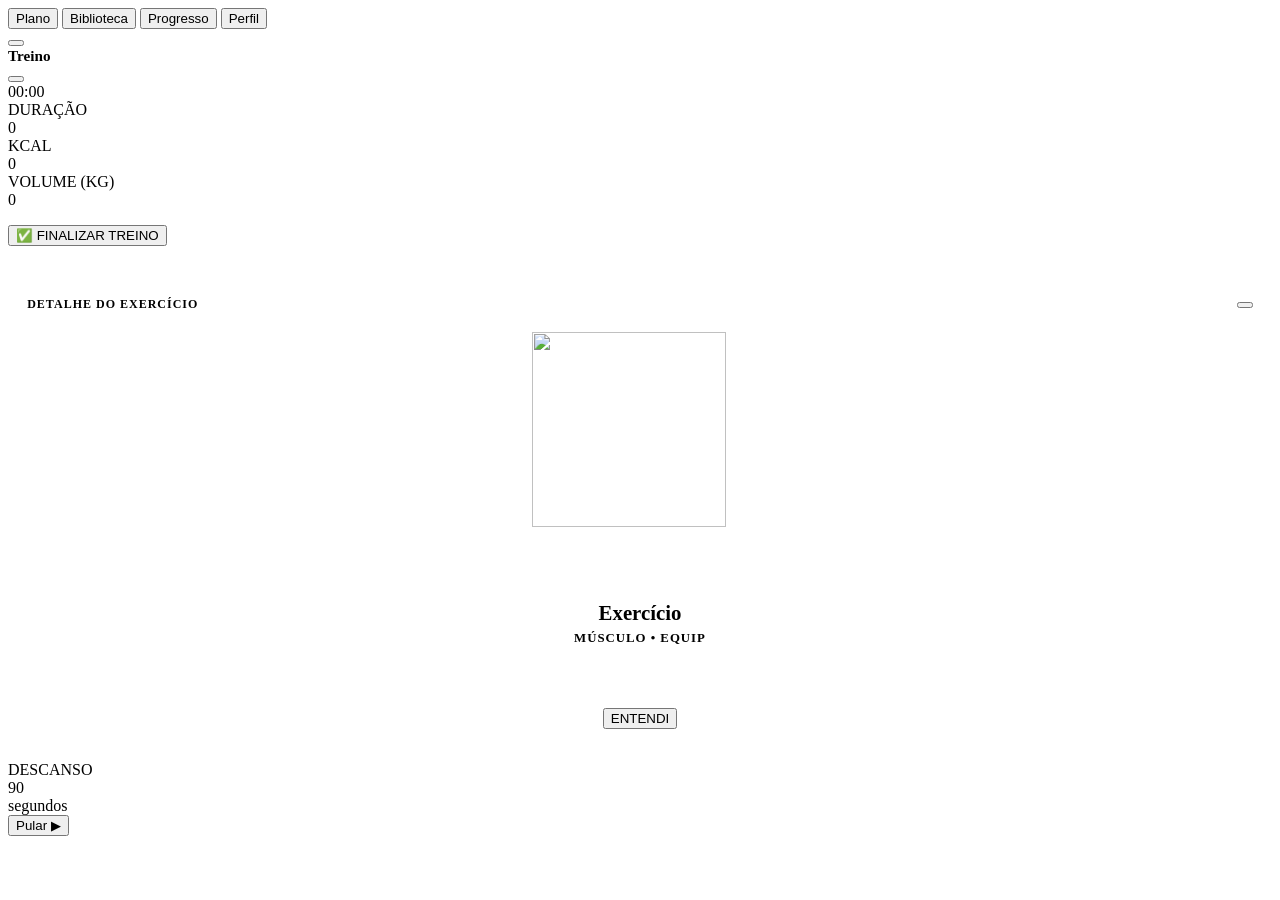
==== index.html @ f062887f "Primeira versão funcional" ====
<!DOCTYPE html>
<html lang="pt-BR">
<head>
    <meta charset="UTF-8">
    <meta name="viewport" content="width=device-width, initial-scale=1.0, maximum-scale=1.0, user-scalable=no">
    <meta name="theme-color" content="#080A0C">
    <meta name="description" content="VB Treinos — Plataforma de treinos personalizados para academia, corrida e ciclismo">
    <title>VB Treinos | Plataforma Multi-Esporte</title>
    <link rel="preconnect" href="https://fonts.googleapis.com">
    <link rel="preconnect" href="https://fonts.gstatic.com" crossorigin>
    <link href="https://fonts.googleapis.com/css2?family=Inter:wght@400;500;600;700;800&family=Outfit:wght@400;600;700;800;900&display=swap" rel="stylesheet">
    <script src="https://unpkg.com/lucide@latest"></script>
    <link rel="stylesheet" href="css/styles.css">
    <link rel="manifest" href="manifest.json">
    <link rel="apple-touch-icon" href="assets/icon-192.png">
    <meta name="apple-mobile-web-app-capable" content="yes">
    <meta name="apple-mobile-web-app-status-bar-style" content="black-translucent">
</head>
<body>
    <div id="app">
        <!-- Main Content -->
        <main id="main-content">
            <div class="loader"><div class="spinner"></div></div>
        </main>

        <!-- Bottom Navigation -->
        <nav class="bottom-nav">
            <button class="nav-item active" data-view="plan">
                <i data-lucide="dumbbell"></i> Plano
            </button>
            <button class="nav-item" data-view="library">
                <i data-lucide="search"></i> Biblioteca
            </button>
            <button class="nav-item" data-view="progress">
                <i data-lucide="bar-chart-2"></i> Progresso
            </button>
            <button class="nav-item" data-view="profile">
                <i data-lucide="user"></i> Perfil
            </button>
        </nav>

        <!-- Onboarding Overlay -->
        <div id="onboarding-overlay" class="overlay hidden">
            <div class="onboarding-card">
                <div id="onboarding-steps"></div>
            </div>
        </div>

        <!-- Workout Execution Modal -->
        <div id="modal-workout-run" class="modal-workout">
            <div class="workout-topbar">
                <button onclick="App.closeWorkout()"><i data-lucide="x" size="22"></i></button>
                <div id="w-title" style="font-weight:700;font-size:.95rem">Treino</div>
                <button><i data-lucide="more-vertical" size="22"></i></button>
            </div>
            <div class="workout-metrics">
                <div class="metric-col">
                    <div class="metric-val" id="w-duration">00:00</div>
                    <div class="metric-label">DURAÇÃO</div>
                </div>
                <div class="metric-col">
                    <div class="metric-val" id="w-calories">0</div>
                    <div class="metric-label">KCAL</div>
                </div>
                <div class="metric-col">
                    <div class="metric-val" id="w-volume">0</div>
                    <div class="metric-label">VOLUME (KG)</div>
                </div>
            </div>
            <div class="section-label"><span id="w-ex-count">0</span></div>
            <div id="active-workout-list"></div>
            <div class="btn-container" style="margin-top:1rem;padding-bottom:2rem">
                <button class="btn-primary" onclick="App.finishWorkout()">✅ FINALIZAR TREINO</button>
            </div>
        </div>

        <!-- Exercise Detail Modal -->
        <div id="modal-exercise-detail" class="modal-detail">
            <div class="modal-detail-content">
                <div style="padding:1.2rem 1.2rem .5rem;display:flex;justify-content:space-between;align-items:center">
                    <span style="font-size:.75rem;color:var(--text-dim);font-weight:600;text-transform:uppercase;letter-spacing:1px">Detalhe do Exercício</span>
                    <button class="modal-detail-close" onclick="App.closeExerciseDetail()">
                        <i data-lucide="x" size="18"></i>
                    </button>
                </div>
                <div style="display:flex;flex-direction:column;align-items:center;padding:0 2rem 2rem">
                    <div style="width:100%;max-width:240px;aspect-ratio:1;background:#fff;border-radius:20px;display:flex;justify-content:center;align-items:center;overflow:hidden;margin-bottom:1.5rem">
                        <img id="detail-img" src="" style="width:90%;height:90%;object-fit:contain" alt="">
                    </div>
                    <h2 id="detail-title" style="text-align:center;font-size:1.3rem;margin-bottom:6px">Exercício</h2>
                    <div id="detail-tags" style="font-size:.8rem;color:var(--text-muted);font-weight:600;text-transform:uppercase;letter-spacing:1px;margin-bottom:1rem">MÚSCULO • EQUIP</div>
                    <p id="detail-instructions" style="color:var(--text-muted);text-align:center;font-size:.85rem;line-height:1.6;margin-bottom:.5rem;padding:0 .5rem"></p>
                    <button class="btn-primary" style="margin-top:1.5rem;max-width:280px" onclick="App.closeExerciseDetail()">ENTENDI</button>
                </div>
            </div>
        </div>

        <!-- Rest Timer Overlay -->
        <div id="rest-timer" class="rest-timer-overlay">
            <div class="rest-timer-box">
                <div class="timer-label">DESCANSO</div>
                <div class="timer-value" id="rest-value">90</div>
                <div class="timer-label">segundos</div>
                <button onclick="App.skipRest()">Pular ▶</button>
            </div>
        </div>
    </div>

    <!-- Scripts (order matters, no modules) -->
    <script src="js/exercises.js"></script>
    <script src="js/workoutLogic.js"></script>
    <script src="js/onboarding.js"></script>
    <script src="js/app.js"></script>
    <script>
        if ('serviceWorker' in navigator) {
            window.addEventListener('load', () => {
                navigator.serviceWorker.register('./sw.js').catch(err => console.log('SW registration failed:', err));
            });
        }
    </script>
</body>
</html>
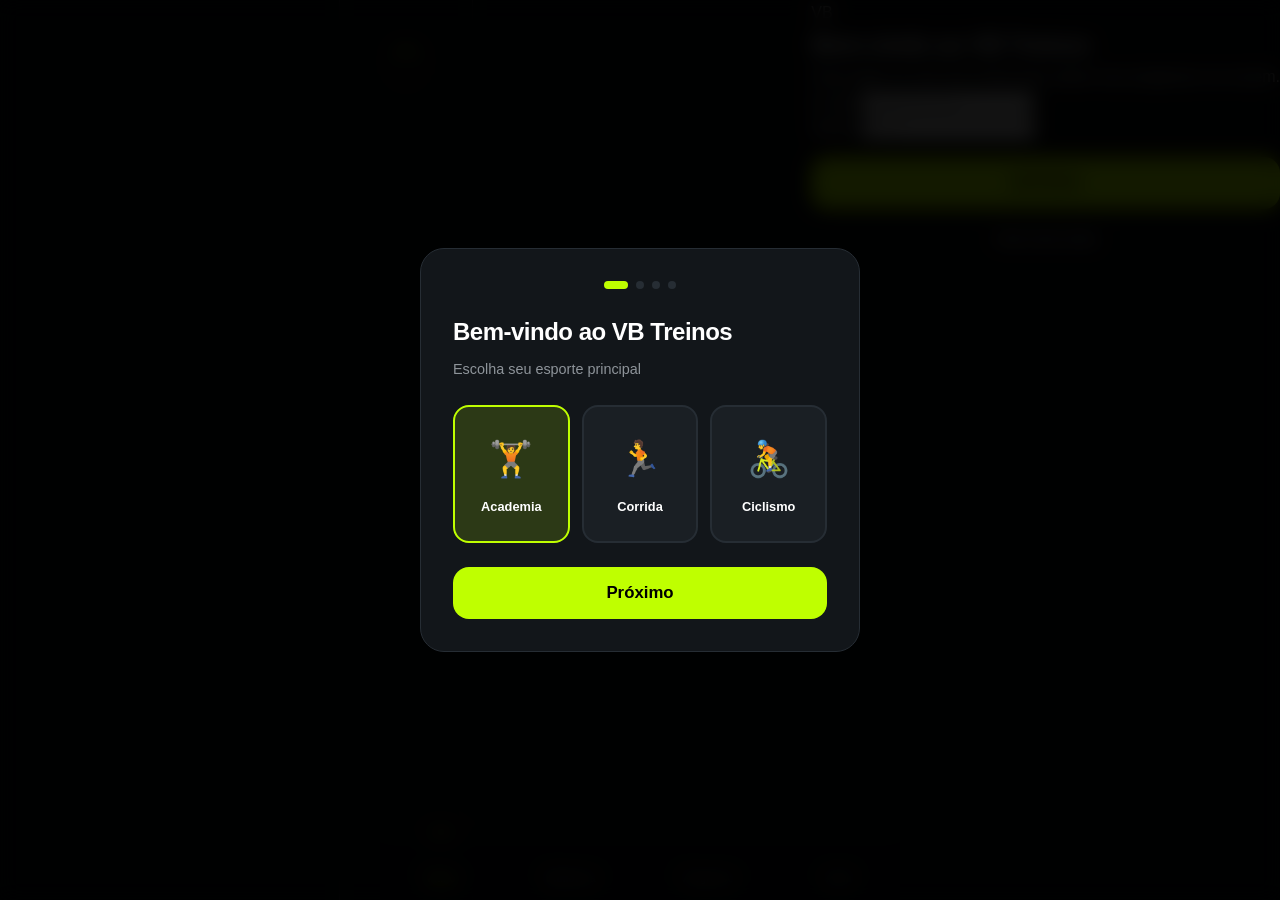
==== commit 1a1b1166: "Add files via upload" ====
--- a/index.html
+++ b/index.html
@@ -15,6 +15,7 @@
     <link rel="apple-touch-icon" href="assets/icon-192.png">
     <meta name="apple-mobile-web-app-capable" content="yes">
     <meta name="apple-mobile-web-app-status-bar-style" content="black-translucent">
+    <script src="https://cdn.jsdelivr.net/npm/@supabase/supabase-js@2"></script>
 </head>
 <body>
     <div id="app">
@@ -107,6 +108,34 @@
     </div>
 
     <!-- Scripts (order matters, no modules) -->
+    <!-- Modais e UI de Auth -->
+    <div id="modal-auth" class="modal">
+        <div class="modal-content auth-container">
+            <div class="auth-header">
+                <div class="auth-logo">VB</div>
+                <h2>Bem-vindo ao VB Treinos</h2>
+                <p>Faça login ou crie sua conta para salvar seu progresso na nuvem.</p>
+            </div>
+            <div id="auth-form-container">
+                <div class="input-group">
+                    <label>E-mail</label>
+                    <input type="email" id="auth-email" placeholder="seu@email.com">
+                </div>
+                <div class="input-group">
+                    <label>Senha</label>
+                    <input type="password" id="auth-password" placeholder="••••••••">
+                </div>
+                <button class="btn-primary" id="btn-login" style="margin-top:1rem">ENTRAR</button>
+                <button class="btn-secondary" id="btn-signup" style="background:none;border:none;margin-top:0.5rem;font-size:0.8rem">Criar nova conta</button>
+            </div>
+            <div id="auth-loading" style="display:none;text-align:center;padding:2rem">
+                <div class="spinner" style="margin:0 auto"></div>
+                <p style="margin-top:1rem">Autenticando...</p>
+            </div>
+        </div>
+    </div>
+
+    <script src="js/auth.js"></script>
     <script src="js/exercises.js"></script>
     <script src="js/workoutLogic.js"></script>
     <script src="js/onboarding.js"></script>
--- a/css/styles.css
+++ b/css/styles.css
@@ -0,0 +1,525 @@
+/* ============================================
+   VB TREINOS — Premium Design System
+   ============================================ */
+
+:root {
+    --bg-deep: #080A0C;
+    --bg-surface: #12161A;
+    --bg-surface-light: #1A1F24;
+    --bg-hover: #222930;
+    --accent: #BFFF00;
+    --accent-dim: rgba(191,255,0,0.15);
+    --accent-glow: 0 0 20px rgba(191,255,0,0.3);
+    --text-main: #FFFFFF;
+    --text-muted: #8E949A;
+    --text-dim: #555B62;
+    --border: #262D34;
+    --success: #2E7D32;
+    --danger: #E53935;
+    --warning: #FF9800;
+    --info: #2196F3;
+    --run-easy: #4CAF50;
+    --run-tempo: #FF9800;
+    --run-interval: #E53935;
+    --run-long: #2196F3;
+    --bike-endurance: #26A69A;
+    --bike-sweet: #FFB300;
+    --bike-vo2: #E53935;
+    --shadow: 0 8px 32px rgba(0,0,0,0.6);
+    --radius: 16px;
+    --radius-sm: 10px;
+    --radius-full: 50px;
+    --transition: 0.3s cubic-bezier(0.4,0,0.2,1);
+}
+
+* { margin:0; padding:0; box-sizing:border-box; -webkit-tap-highlight-color:transparent; }
+
+html { scroll-behavior: smooth; }
+
+body {
+    font-family:'Inter',-apple-system,BlinkMacSystemFont,sans-serif;
+    background:var(--bg-deep);
+    color:var(--text-main);
+    line-height:1.6;
+    overflow-x:hidden;
+    min-height:100vh;
+}
+
+h1,h2,h3,h4 { font-family:'Outfit','Inter',sans-serif; letter-spacing:-0.5px; }
+
+/* ---- APP SHELL ---- */
+#app { max-width:520px; margin:0 auto; min-height:100vh; position:relative; display:flex; flex-direction:column; }
+#main-content { padding-bottom: 120px; flex: 1; }
+.view { display:none; flex:1; padding-bottom:90px; overflow-y:auto; animation:fadeIn .35s ease; }
+.view.active { display:block; }
+
+@keyframes fadeIn { from{opacity:0;transform:translateY(12px)} to{opacity:1;transform:translateY(0)} }
+@keyframes slideUp { from{opacity:0;transform:translateY(40px)} to{opacity:1;transform:translateY(0)} }
+@keyframes pulse { 0%,100%{transform:scale(1)} 50%{transform:scale(1.05)} }
+@keyframes shimmer { 0%{background-position:-200% 0} 100%{background-position:200% 0} }
+@keyframes spin { to{transform:rotate(360deg)} }
+
+/* ---- BOTTOM NAV ---- */
+.bottom-nav {
+    position:fixed; bottom:0; left:50%; transform:translateX(-50%);
+    width:100%; max-width:520px;
+    background:rgba(8,10,12,0.92); backdrop-filter:blur(20px);
+    border-top:1px solid var(--border);
+    display:flex; justify-content:space-around;
+    padding:12px 0 calc(12px + env(safe-area-inset-bottom));
+    z-index:1000;
+}
+.nav-item {
+    display:flex; flex-direction:column; align-items:center; gap:4px;
+    color:var(--text-muted); background:none; border:none;
+    font-size:.65rem; font-weight:600; cursor:pointer;
+    transition:var(--transition); position:relative;
+    padding:4px 12px; min-width:60px;
+}
+.nav-item i { width:22px; height:22px; stroke-width:2px; }
+.nav-item.active { color:var(--accent); }
+.nav-item.active::after {
+    content:''; position:absolute; top:-12px;
+    width:20px; height:3px; border-radius:2px;
+    background:var(--accent);
+}
+
+/* ---- HEADER ---- */
+.page-header {
+    padding:1.8rem 1.5rem 1rem;
+    display:flex; justify-content:space-between; align-items:center;
+}
+.page-header h1 { font-size:1.6rem; font-weight:800; }
+.header-actions { display:flex; gap:12px; align-items:center; }
+.header-actions button { background:none; border:none; color:var(--text-muted); cursor:pointer; }
+
+/* ---- CARDS ---- */
+.card {
+    background:var(--bg-surface);
+    border:1px solid var(--border);
+    border-radius:var(--radius);
+    padding:1.2rem;
+    margin:0 1.5rem 1rem;
+    transition:transform .2s ease;
+}
+.card:active { transform:scale(0.98); }
+.card-glass {
+    background:rgba(18,22,26,0.7);
+    backdrop-filter:blur(16px);
+    border:1px solid rgba(255,255,255,0.06);
+    border-radius:var(--radius);
+    padding:1.2rem;
+}
+
+/* ---- CHIPS ---- */
+.chip {
+    display:inline-flex; align-items:center; gap:6px;
+    background:var(--bg-surface); border:1px solid var(--border);
+    color:var(--text-main); padding:8px 16px;
+    border-radius:var(--radius-full); font-size:.8rem; font-weight:600;
+    cursor:pointer; transition:var(--transition);
+}
+.chip:hover { background:var(--bg-hover); }
+.chip.active { background:var(--accent); color:#000; border-color:var(--accent); }
+.chips-row { display:flex; gap:10px; flex-wrap:nowrap; overflow-x:auto; scrollbar-width:none; -ms-overflow-style:none; }
+.chips-row::-webkit-scrollbar { display:none; }
+
+/* ---- SECTION LABELS ---- */
+.section-label {
+    font-size:.7rem; color:var(--text-muted); font-weight:700;
+    letter-spacing:1.5px; text-transform:uppercase;
+    margin:1.5rem 1.5rem .8rem;
+}
+
+/* ---- QUICK WORKOUT CARDS ---- */
+.quick-grid {
+    display: flex; gap: 12px; overflow-x: auto;
+    padding: 0 1.5rem 1rem; scrollbar-width: none;
+}
+.quick-grid::-webkit-scrollbar { display: none; }
+.quick-card {
+    min-width: 140px; aspect-ratio: 1/1.2;
+    border-radius: var(--radius); border: 1px solid var(--border);
+    display: flex; flex-direction: column; align-items: center; justify-content: center;
+    padding: 1rem; cursor: pointer; transition: var(--transition);
+    background: linear-gradient(135deg, var(--bg-surface), var(--bg-surface-light));
+}
+.quick-card:active { transform: scale(0.95); }
+.quick-card .q-icon { font-size: 2.2rem; margin-bottom: 0.8rem; }
+.quick-card .q-name { font-size: 0.9rem; font-weight: 700; color: var(--text-main); }
+.quick-card .q-tag { font-size: 0.6rem; color: var(--text-muted); text-transform: uppercase; margin-top: 4px; }
+
+/* ---- WORKOUT PROGRESS BAR ---- */
+.workout-progress-container {
+    width: 100%; height: 4px; background: var(--bg-surface-light);
+    position: sticky; top: 0; z-index: 100;
+}
+.workout-progress-bar {
+    height: 100%; background: var(--accent); width: 0%;
+    transition: width 0.4s ease; box-shadow: var(--accent-glow);
+}
+
+/* ---- VOLUME GRAPH ---- */
+.volume-graph {
+    display: flex; align-items: flex-end; justify-content: space-between;
+    height: 100px; padding: 1rem 1.5rem; gap: 8px;
+    background: var(--bg-surface); border-radius: var(--radius);
+    margin: 0 1.5rem 1rem; border: 1px solid var(--border);
+}
+.vol-bar-container {
+    flex: 1; display: flex; flex-direction: column; align-items: center; gap: 4px;
+}
+.vol-bar {
+    width: 100%; background: var(--accent-dim); border-radius: 4px 4px 0 0;
+    min-height: 4px; transition: height 0.6s ease;
+}
+.vol-bar.active { background: var(--accent); }
+.vol-label { font-size: 0.55rem; color: var(--text-muted); font-weight: 700; }
+
+/* ---- DASHBOARD CARDS ---- */
+.dash-card {
+    background: linear-gradient(135deg, var(--bg-surface), var(--bg-surface-light));
+    border: 1px solid var(--border); border-radius: var(--radius);
+    padding: 1.5rem; margin: 0 1.5rem 1rem;
+    position: relative; overflow: hidden;
+}
+.dash-card::before {
+    content: ''; position: absolute; top: -50%; right: -20%;
+    width: 120px; height: 120px; background: var(--accent);
+    filter: blur(60px); opacity: 0.05;
+}
+
+/* ---- EXERCISE CARD ---- */
+.ex-card {
+    display:flex; align-items:center; padding:1rem 1.5rem;
+    border-bottom:1px solid var(--border); cursor:pointer;
+    transition:background .2s;
+}
+.ex-card:hover { background:var(--bg-surface); }
+.ex-thumb {
+    width:60px; height:60px; background:#fff;
+    border-radius:var(--radius-sm); display:flex;
+    align-items:center; justify-content:center;
+    overflow:hidden; margin-right:14px; flex-shrink:0;
+}
+.ex-thumb img { width:92%; height:92%; object-fit:contain; }
+.ex-info { flex:1; min-width:0; }
+.ex-name { font-size:.95rem; font-weight:700; margin-bottom:3px; white-space:nowrap; overflow:hidden; text-overflow:ellipsis; }
+.ex-meta { font-size:.78rem; color:var(--text-muted); font-weight:500; display:flex; align-items:center; gap:6px; }
+
+/* Tags */
+.tag { font-size:.55rem; font-weight:800; padding:3px 8px; border-radius:4px; letter-spacing:.5px; display:inline-block; margin-bottom:4px; }
+.tag-warmup { background:#FFD600; color:#000; }
+.tag-superset { background:#9D00FF; color:#fff; }
+.tag-drop { background:#E53935; color:#fff; }
+.tag-easy { background:var(--run-easy); color:#fff; }
+.tag-tempo { background:var(--run-tempo); color:#fff; }
+.tag-interval { background:var(--run-interval); color:#fff; }
+.tag-long { background:var(--run-long); color:#fff; }
+
+/* ---- BUTTONS ---- */
+.btn-primary {
+    width:100%; background:var(--accent); color:#000; border:none;
+    padding:16px; border-radius:var(--radius);
+    font-size:1.05rem; font-weight:800;
+    display:flex; justify-content:center; align-items:center; gap:8px;
+    cursor:pointer; transition:var(--transition);
+}
+.btn-primary:hover { box-shadow:var(--accent-glow); }
+.btn-primary:active { transform:scale(0.97); }
+.btn-secondary {
+    width:100%; background:var(--bg-surface-light); color:var(--text-main);
+    border:1px solid var(--border); padding:14px;
+    border-radius:var(--radius); font-size:.95rem; font-weight:700;
+    cursor:pointer; transition:var(--transition);
+}
+.btn-danger { background:var(--danger); color:#fff; border:none; }
+.btn-container { padding:1.2rem 1.5rem; }
+.btn-container-sticky {
+    position:sticky; bottom:70px; z-index:50;
+    padding:0 1.5rem 1rem;
+    background:linear-gradient(to top, var(--bg-deep) 70%, transparent);
+    pointer-events:none;
+}
+.btn-container-sticky .btn-primary { pointer-events:auto; }
+
+/* ---- FORMS ---- */
+.form-group { margin-bottom:1.4rem; }
+.form-group label {
+    display:block; margin-bottom:.5rem;
+    color:var(--text-muted); font-size:.85rem; font-weight:600;
+}
+.form-input {
+    width:100%; background:var(--bg-surface-light);
+    border:1px solid var(--border); border-radius:var(--radius-sm);
+    padding:14px 16px; color:var(--text-main);
+    font-size:1rem; font-family:inherit; outline:none;
+    transition:border-color .3s;
+}
+.form-input:focus { border-color:var(--accent); }
+select.form-input { appearance:none; cursor:pointer; }
+
+/* ---- SPORT SELECTOR (Onboarding) ---- */
+.sport-grid {
+    display:grid; grid-template-columns:1fr 1fr 1fr; gap:12px;
+    margin:1.5rem 0;
+}
+.sport-option {
+    background:var(--bg-surface-light); border:2px solid var(--border);
+    border-radius:var(--radius); padding:1.5rem 1rem;
+    text-align:center; cursor:pointer; transition:var(--transition);
+}
+.sport-option:hover { border-color:var(--text-muted); }
+.sport-option.selected { border-color:var(--accent); background:var(--accent-dim); }
+.sport-option .sport-icon { font-size:2.2rem; margin-bottom:.6rem; }
+.sport-option .sport-name { font-size:.8rem; font-weight:700; }
+
+/* ---- ONBOARDING OVERLAY ---- */
+.overlay {
+    position:fixed; top:0; left:0; width:100%; height:100%;
+    background:rgba(0,0,0,0.9); backdrop-filter:blur(10px);
+    display:flex; align-items:center; justify-content:center;
+    z-index:2000; padding:1rem;
+}
+.overlay.hidden { display:none; }
+.onboarding-card {
+    background:var(--bg-surface); width:100%; max-width:440px;
+    border-radius:24px; padding:2rem;
+    border:1px solid var(--border);
+    animation:slideUp .5s ease-out;
+    max-height:90vh; overflow-y:auto;
+}
+.onboarding-card h2 { font-size:1.5rem; margin-bottom:.4rem; }
+.onboarding-card .subtitle { color:var(--text-muted); font-size:.9rem; margin-bottom:1.5rem; }
+.step-dots { display:flex; gap:8px; justify-content:center; margin-bottom:1.5rem; }
+.step-dot {
+    width:8px; height:8px; border-radius:50%;
+    background:var(--border); transition:var(--transition);
+}
+.step-dot.active { background:var(--accent); width:24px; border-radius:4px; }
+
+/* ---- WORKOUT MODAL (Execution) ---- */
+.modal-workout {
+    position:fixed; top:0; left:0; width:100%; height:100%;
+    background:var(--bg-deep); z-index:2000;
+    display:none; flex-direction:column; overflow-y:auto;
+}
+.modal-workout.active { display:flex; }
+.workout-topbar {
+    padding:1.2rem 1.5rem; display:flex;
+    justify-content:space-between; align-items:center;
+    border-bottom:1px solid var(--border);
+}
+.workout-topbar button { background:none; border:none; color:var(--text-muted); cursor:pointer; }
+.workout-metrics {
+    display:flex; justify-content:space-around;
+    padding:1.2rem; border-bottom:1px solid var(--border);
+}
+.metric-col { text-align:center; }
+.metric-val { font-size:1.4rem; font-weight:800; }
+.metric-label { font-size:.7rem; color:var(--text-muted); font-weight:600; margin-top:3px; }
+
+/* Sets Table */
+.sets-table { width:100%; border-collapse:collapse; margin-top:8px; }
+.sets-table th { color:var(--text-muted); font-size:.65rem; text-align:center; padding:8px; font-weight:700; }
+.sets-table td { padding:8px; text-align:center; }
+.set-badge {
+    display:inline-flex; align-items:center; justify-content:center;
+    width:28px; height:28px; border-radius:8px;
+    font-weight:800; font-size:.8rem;
+}
+.set-badge.warmup { background:#FFD600; color:#000; }
+.set-badge.normal { background:var(--bg-surface-light); color:var(--text-main); }
+.set-badge.done { background:var(--success); color:#fff; }
+.set-input {
+    width:56px; background:var(--bg-surface-light);
+    border:1px solid var(--border); color:#fff;
+    padding:8px; border-radius:8px; text-align:center;
+    font-weight:700; font-size:.95rem; font-family:inherit; outline:none;
+}
+.set-input:focus { border-color:var(--accent); }
+.check-btn {
+    width:32px; height:32px; border-radius:50%;
+    background:var(--bg-surface-light); border:none;
+    display:flex; align-items:center; justify-content:center;
+    color:var(--text-muted); cursor:pointer; transition:var(--transition);
+}
+.check-btn.checked { background:var(--accent); color:#000; }
+
+/* ---- EXERCISE DETAIL MODAL ---- */
+.modal-detail {
+    position:fixed; top:0; left:0; width:100%; height:100%;
+    background:rgba(0,0,0,0.92); z-index:3500;
+    display:none; align-items:flex-end; justify-content:center;
+}
+.modal-detail.active { display:flex; }
+.modal-detail-content {
+    background:var(--bg-surface); width:100%; max-width:520px;
+    border-radius:24px 24px 0 0; padding:0;
+    max-height:85vh; overflow-y:auto;
+    animation:slideUp .3s ease-out;
+}
+.modal-detail-close {
+    background:var(--bg-surface-light); border:none; color:var(--text-muted);
+    width:36px; height:36px; border-radius:50%; cursor:pointer;
+    display:flex; align-items:center; justify-content:center;
+    transition:var(--transition);
+}
+.modal-detail-close:hover { background:var(--bg-hover); color:var(--text-main); }
+
+/* ---- RUN/BIKE WORKOUT CARDS ---- */
+.run-card {
+    background:var(--bg-surface); border:1px solid var(--border);
+    border-radius:var(--radius); padding:1rem 1.2rem;
+    margin:0 1.5rem .8rem; display:flex; align-items:center; gap:14px;
+    cursor:pointer; transition:var(--transition);
+}
+.run-card:hover { background:var(--bg-hover); }
+.run-icon {
+    width:44px; height:44px; border-radius:12px;
+    display:flex; align-items:center; justify-content:center;
+    font-size:1.2rem; flex-shrink:0;
+}
+.run-card-info { flex:1; }
+.run-card-info h4 { font-size:.9rem; font-weight:700; margin-bottom:2px; }
+.run-card-info p { font-size:.75rem; color:var(--text-muted); }
+
+/* ---- DATE SLIDER ---- */
+.date-slider {
+    display:flex; gap:8px; overflow-x:auto;
+    padding:0 1.5rem 1rem; scrollbar-width:none;
+}
+.date-slider::-webkit-scrollbar { display:none; }
+.date-item {
+    display:flex; flex-direction:column; align-items:center;
+    padding:10px 14px; border-radius:var(--radius-sm);
+    background:var(--bg-surface); border:1px solid var(--border);
+    min-width:52px; cursor:pointer; transition:var(--transition);
+}
+.date-item.active { background:var(--accent); border-color:var(--accent); }
+.date-item.active * { color:#000 !important; }
+.date-item .day-name { font-size:.6rem; color:var(--text-muted); font-weight:700; text-transform:uppercase; }
+.date-item .day-num { font-size:1.1rem; font-weight:800; margin-top:2px; }
+.date-item .dot { width:5px; height:5px; border-radius:50%; background:var(--accent); margin-top:4px; }
+.date-item.active .dot { background:#000; }
+
+/* ---- PROGRESS SECTION ---- */
+.stats-grid { display:grid; grid-template-columns:1fr 1fr; gap:10px; margin:0 1.5rem; }
+.stat-card {
+    background:var(--bg-surface); border:1px solid var(--border);
+    border-radius:var(--radius); padding:1.2rem; text-align:center;
+}
+.stat-card .stat-value { font-size:1.8rem; font-weight:800; color:var(--accent); }
+.stat-card .stat-label { font-size:.7rem; color:var(--text-muted); font-weight:600; margin-top:4px; text-transform:uppercase; }
+.streak-bar {
+    display:flex; gap:4px; justify-content:center;
+    margin:1rem 1.5rem; padding:1rem;
+    background:var(--bg-surface); border-radius:var(--radius);
+    border:1px solid var(--border);
+}
+.streak-day {
+    width:32px; height:32px; border-radius:8px;
+    display:flex; align-items:center; justify-content:center;
+    font-size:.6rem; font-weight:700; color:var(--text-muted);
+    background:var(--bg-surface-light);
+}
+.streak-day.done { background:var(--accent); color:#000; }
+
+/* ---- PROFILE ---- */
+.profile-header {
+    text-align:center; padding:2rem 1.5rem 1rem;
+}
+.avatar {
+    width:80px; height:80px; border-radius:50%;
+    background:var(--accent-dim); border:2px solid var(--accent);
+    display:flex; align-items:center; justify-content:center;
+    font-size:1.8rem; font-weight:800; color:var(--accent);
+    margin:0 auto 1rem;
+}
+.profile-stat-row {
+    display:flex; justify-content:center; gap:2rem; margin-top:1rem;
+}
+.profile-stat { text-align:center; }
+.profile-stat .val { font-size:1.2rem; font-weight:800; }
+.profile-stat .lbl { font-size:.65rem; color:var(--text-muted); font-weight:600; }
+.list-item {
+    display:flex; align-items:center; justify-content:space-between;
+    padding:1rem 1.5rem; border-bottom:1px solid var(--border);
+    color:var(--text-main); font-weight:600; font-size:.9rem;
+    cursor:pointer; transition:background .2s;
+}
+.list-item:hover { background:var(--bg-surface); }
+
+/* ---- SEARCH BAR ---- */
+.search-bar {
+    margin:0 1.5rem 1rem; position:relative;
+}
+.search-bar input {
+    width:100%; background:var(--bg-surface);
+    border:1px solid var(--border); border-radius:var(--radius-full);
+    padding:12px 16px 12px 44px; color:var(--text-main);
+    font-size:.9rem; font-family:inherit; outline:none;
+}
+.search-bar input:focus { border-color:var(--accent); }
+.search-bar .search-icon { position:absolute; left:16px; top:50%; transform:translateY(-50%); color:var(--text-muted); width:16px; height:16px; }
+.search-bar .search-clear {
+    position:absolute; right:14px; top:50%; transform:translateY(-50%);
+    background:var(--bg-surface-light); border:none; color:var(--text-muted);
+    width:22px; height:22px; border-radius:50%; cursor:pointer;
+    display:none; align-items:center; justify-content:center; font-size:.7rem;
+}
+.search-bar .search-clear.visible { display:flex; }
+
+/* ---- LOADER ---- */
+.loader { display:flex; align-items:center; justify-content:center; padding:3rem; }
+.spinner {
+    width:36px; height:36px;
+    border:3px solid var(--border);
+    border-top-color:var(--accent);
+    border-radius:50%; animation:spin .8s infinite linear;
+}
+
+/* ---- RESPONSIVE ---- */
+@media(min-width:521px) {
+    #app { border-left:1px solid var(--border); border-right:1px solid var(--border); }
+}
+@media(min-width:1024px) {
+    #app { max-width:480px; }
+    body { display:flex; justify-content:center; background:var(--bg-deep); }
+}
+
+/* ---- REST TIMER MODAL ---- */
+.rest-timer-overlay {
+    position:fixed; top:0; left:0; width:100%; height:100%;
+    background:rgba(0,0,0,0.85); z-index:3000;
+    display:none; align-items:center; justify-content:center;
+}
+.rest-timer-overlay.active { display:flex; }
+.rest-timer-box {
+    text-align:center; animation:slideUp .3s ease;
+}
+.rest-timer-box .timer-value {
+    font-size:4rem; font-weight:900; color:var(--accent);
+    font-family:'Outfit',sans-serif;
+}
+.rest-timer-box .timer-label {
+    font-size:.9rem; color:var(--text-muted); margin-top:.5rem;
+}
+.rest-timer-box button {
+    margin-top:1.5rem; background:var(--accent);
+    border:none; color:#000;
+    padding:14px 40px; border-radius:var(--radius-full);
+    font-weight:800; font-size:.95rem; cursor:pointer;
+    transition:var(--transition);
+}
+.rest-timer-box button:hover { box-shadow:var(--accent-glow); }
+
+/* ---- PROFILE SPACING ---- */
+.profile-reset-section {
+    padding:1.5rem;
+    margin-top:1.5rem;
+    margin-bottom:6rem;
+}
+
+/* ---- SCROLLBAR GLOBAL ---- */
+::-webkit-scrollbar { width:0; height:0; }
